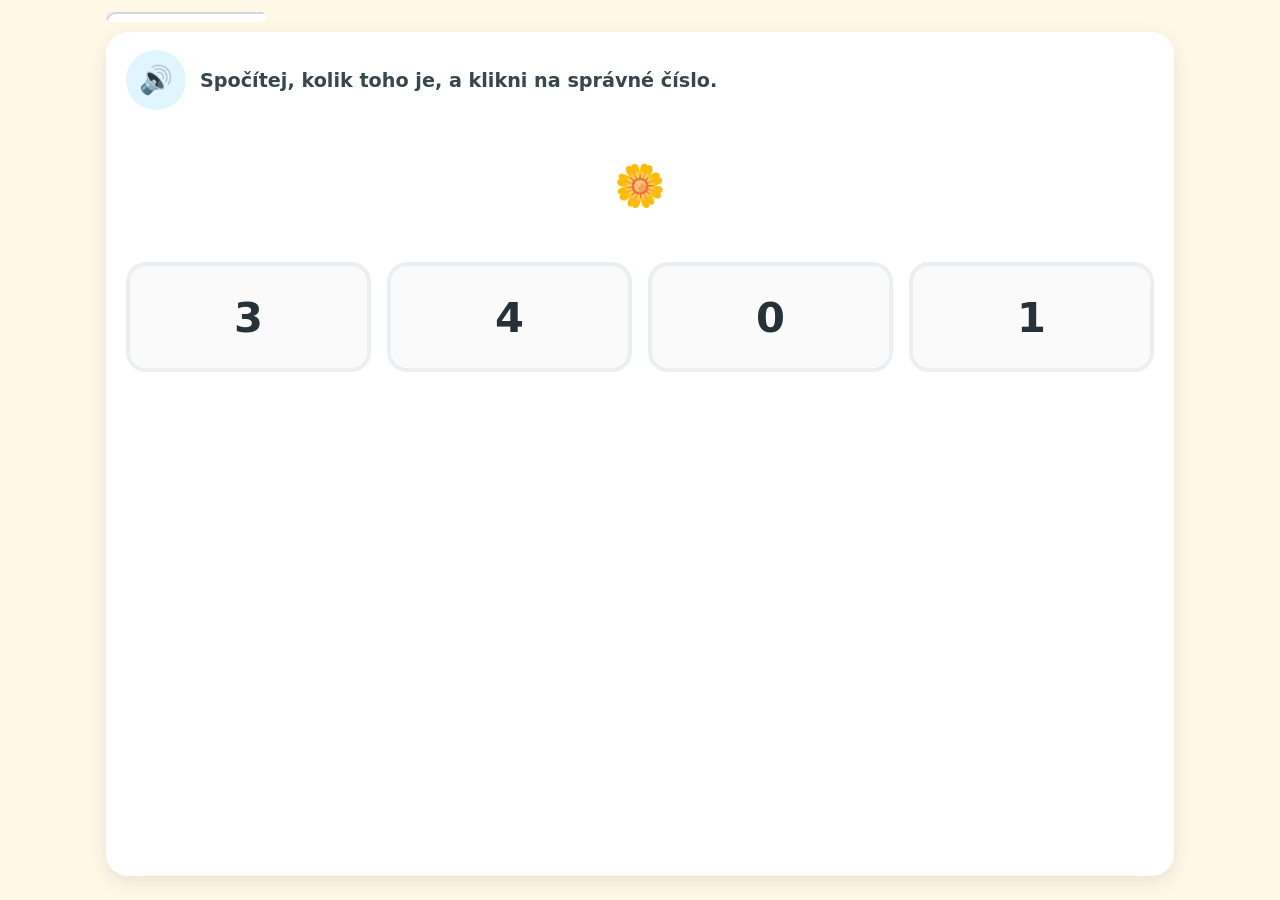
==== dev/playground.html @ c1ddee8c "Školička v0.1: rešerše, aplikace, pracovní listy - 126 anotovaných zdrojů v 6 oblastech (research/ra" ====
<!DOCTYPE html>
<html lang="cs"><head><meta charset="utf-8"><title>Školička – hřiště úkolů</title><link rel="stylesheet" href="../css/style.css">
<style>.bar{display:flex;gap:8px;flex-wrap:wrap;align-items:center;margin-bottom:10px}.bar select,.bar button{padding:8px 10px;font:inherit;border-radius:10px;border:2px solid #cfd8dc}#res{color:#6b7a85;font-size:.9rem}</style></head>
<body><div id="app"><div class="bar"><select id="skill"></select><select id="level"></select><button id="go">Vygenerovat</button><label style="flex-direction:row;align-items:center"><input type="checkbox" id="spk" checked> číst nahlas</label><span id="res"></span></div><main class="task" id="task"></main></div>
<script type="module">
import { SCREEN_SKILLS } from '../js/data/curriculum.js';
import { generateTask } from '../js/tasks/generators.js';
import { makeRng } from '../js/engine/rng.js';
import { runTask } from '../js/ui/render.js';
const sk = document.getElementById('skill'), lv = document.getElementById('level');
sk.innerHTML = SCREEN_SKILLS.map(s => `<option value="${s.id}">${s.name} (${s.domain})</option>`).join('');
const fillLv = () => { const s = SCREEN_SKILLS.find(x => x.id === sk.value); lv.innerHTML = s.levels.map((l, i) => `<option value="${i}">${i + 1}. ${l.label} [${l.gen}]</option>`).join(''); };
sk.onchange = fillLv; fillLv();
const h = location.hash.slice(1).split('/'); if (h[0]) { sk.value = h[0]; fillLv(); if (h[1]) lv.value = h[1]; }
async function go() { const s = SCREEN_SKILLS.find(x => x.id === sk.value); location.hash = `${sk.value}/${lv.value}`; const t = generateTask(s, Number(lv.value), makeRng()); console.log(t); const r = await runTask(t, document.getElementById('task'), { autoSpeak: document.getElementById('spk').checked }); document.getElementById('res').textContent = `výsledek: ${r.ok ? 'OK' : 'chyba'}, ${r.ms} ms, chyb ${r.errors}`; }
document.getElementById('go').onclick = go; go();
</script></body></html>
---- css/style.css ----
:root { --bg: #fff8e7; --card: #ffffff; --ink: #263238; --muted: #6b7a85; --accent: #ff7043; --accent2: #29b6f6; --ok: #43a047; --ko: #e53935; --radius: 22px; --shadow: 0 6px 18px rgba(38,50,56,.10); }
* { box-sizing: border-box; }
html, body { margin: 0; height: 100%; }
body { font-family: "Nunito", "Arial Rounded MT Bold", "Avenir Next", "Segoe UI", system-ui, sans-serif; background: var(--bg); color: var(--ink); -webkit-font-smoothing: antialiased; user-select: none; }
#app { max-width: 1100px; margin: 0 auto; min-height: 100vh; display: flex; flex-direction: column; padding: 12px 16px 24px; }
button { font: inherit; cursor: pointer; color: inherit; }
h1, h2, h3 { margin: .4em 0; }
.lead { color: var(--muted); font-size: 1.1rem; }
.hint { color: var(--muted); font-size: .92rem; }
.warn { background: #fff3e0; border-radius: 12px; padding: 10px 14px; color: #8d6e63; font-size: .92rem; }
code { background: #eceff1; padding: 1px 6px; border-radius: 6px; }

/* ── hlavička ── */
.top { display: flex; align-items: center; justify-content: space-between; gap: 12px; padding: 6px 0 12px; }
.top h2 { font-size: 1.3rem; }
.who { display: flex; align-items: center; gap: 10px; font-size: 1.4rem; font-weight: 800; }
.avatar { font-size: 2.2rem; }
.gear, .back { background: var(--card); border: 0; border-radius: 50%; width: 52px; height: 52px; font-size: 1.4rem; box-shadow: var(--shadow); }
.back { font-size: 1.1rem; }

/* ── domů ── */
.home { display: flex; flex-direction: column; gap: 18px; margin-top: 4vh; }
.big-btn { border: 0; border-radius: var(--radius); background: var(--card); box-shadow: var(--shadow); padding: 28px; display: flex; flex-direction: column; align-items: center; gap: 8px; font-size: 1.5rem; font-weight: 800; transition: transform .12s; }
.big-btn:active { transform: scale(.97); }
.big-btn .ic { font-size: 4.5rem; line-height: 1; }
.big-btn small { color: var(--muted); font-size: .95rem; font-weight: 600; }
.big-btn.play { background: linear-gradient(135deg, #ffd180, #ff8a65); color: #4e342e; }
.home-row { display: grid; grid-template-columns: 1fr 1fr; gap: 18px; }
.big-btn.choose { background: linear-gradient(135deg, #b3e5fc, #81d4fa); } .big-btn.stickers { background: linear-gradient(135deg, #fff59d, #ffe082); }
.stickers-wall { display: flex; flex-wrap: wrap; gap: 10px; padding: 10px; } .sticker { font-size: 3rem; background: #fff; border-radius: 16px; padding: 10px 14px; box-shadow: var(--shadow); } .sticker.big { font-size: 5rem; }

/* ── výběr ── */
.grid-domains, .grid-skills { display: grid; grid-template-columns: repeat(auto-fill, minmax(190px, 1fr)); gap: 16px; }
.dom, .sk { border: 0; border-radius: var(--radius); background: var(--card); box-shadow: var(--shadow); padding: 22px 12px; display: flex; flex-direction: column; align-items: center; gap: 8px; font-weight: 800; font-size: 1.1rem; border-bottom: 8px solid var(--c); }
.dom .ic, .sk .ic { font-size: 3.4rem; line-height: 1; }
.lv { display: inline-flex; gap: 4px; } .lv i { width: 12px; height: 12px; border-radius: 50%; background: #e0e0e0; display: inline-block; } .lv i.on { background: var(--ok); } .lv i.cur { background: #ffb300; box-shadow: 0 0 0 3px #ffecb3; }

/* ── sezení ── */
.session-top .progress { display: flex; gap: 6px; flex: 1; justify-content: center; flex-wrap: wrap; }
.dot { width: 26px; height: 26px; border-radius: 50%; background: #eceff1; display: inline-flex; align-items: center; justify-content: center; font-size: .9rem; }
.dot.cur { background: #ffe082; box-shadow: 0 0 0 4px #fff3c4; } .dot.ok { background: #fff; } .dot.ko { background: #e0e0e0; }
.domtag { font-size: 1.6rem; width: 52px; text-align: center; }
.task { background: var(--card); border-radius: var(--radius); box-shadow: var(--shadow); padding: 18px 20px 24px; display: flex; flex-direction: column; gap: 16px; flex: 1; min-height: 70vh; }
.task-head { display: flex; align-items: center; gap: 14px; }
.btn-speak { border: 0; background: #e1f5fe; border-radius: 50%; width: 60px; height: 60px; font-size: 1.7rem; flex: none; }
.prompt { font-size: 1.45rem; font-weight: 800; } .prompt.small { font-size: 1.2rem; font-weight: 700; color: #37474f; } .big-hint { font-size: 2rem; }
.stimulus { display: flex; justify-content: center; align-items: center; min-height: 120px; flex-wrap: wrap; gap: 16px; }
.options { display: grid; grid-template-columns: repeat(auto-fit, minmax(130px, 1fr)); gap: 16px; align-items: stretch; }
.options.wide { grid-template-columns: 1fr 1fr; } .options.grid3 { grid-template-columns: repeat(3, 1fr); max-width: 520px; margin: 0 auto; }
.opt { border: 4px solid #eceff1; background: #fafafa; border-radius: 20px; min-height: 110px; display: flex; align-items: center; justify-content: center; padding: 10px; transition: transform .1s, border-color .15s, background .15s; position: relative; }
.opt:hover { border-color: #b3e5fc; } .opt:active { transform: scale(.96); }
.opt.sel { border-color: var(--accent2); background: #e1f5fe; }
.opt.correct { border-color: var(--ok); background: #e8f5e9; animation: pop .35s; } .opt.reveal { animation: pulse 1s 2; }
.opt.wrong { border-color: var(--ko); background: #ffebee; animation: shake .4s; }
.opt.done { opacity: .8; } .opt:disabled { cursor: default; } .opt-disabled { visibility: hidden; }
.ord { position: absolute; top: -10px; right: -10px; background: var(--ok); color: #fff; border-radius: 50%; width: 32px; height: 32px; display: flex; align-items: center; justify-content: center; font-weight: 800; }
.feedback { min-height: 1.6em; text-align: center; font-size: 1.25rem; font-weight: 800; color: #37474f; }
.btn-confirm { align-self: center; border: 0; background: var(--ok); color: #fff; font-size: 2rem; width: 90px; height: 70px; border-radius: 20px; box-shadow: var(--shadow); }
@keyframes shake { 0%,100% { transform: translateX(0) } 25% { transform: translateX(-8px) } 75% { transform: translateX(8px) } }
@keyframes pop { 0% { transform: scale(1) } 50% { transform: scale(1.08) } 100% { transform: scale(1) } }
@keyframes pulse { 0%,100% { box-shadow: 0 0 0 0 rgba(67,160,71,.0) } 50% { box-shadow: 0 0 0 10px rgba(67,160,71,.35) } }

/* ── views ── */
.emo { font-size: 3rem; line-height: 1.15; } .emo-big { font-size: 6rem; }
.txt { font-size: 2.6rem; font-weight: 800; } .txt-big { font-size: 5rem; } .txt-letter { font-family: "Arial", "Helvetica", sans-serif; letter-spacing: .04em; } .txt-label { font-size: 1.3rem; }
.egroup { display: grid; gap: 6px; justify-content: center; } .egroup .emo { font-size: 2.6rem; } .egroup.small .emo { font-size: 1.9rem; }
.egroup.scatter { position: relative; width: 420px; height: 240px; max-width: 100%; display: block; } .egroup.scatter .emo { position: absolute; }
.row { display: flex; align-items: center; justify-content: center; gap: 14px; flex-wrap: wrap; }
.seq { display: flex; gap: 10px; align-items: center; flex-wrap: wrap; justify-content: center; }
.chip { background: #e3f2fd; border-radius: 14px; padding: 8px 18px; font-size: 2.2rem; font-weight: 800; min-width: 64px; text-align: center; } .chip-q { background: #ffe082; }
.eq { display: flex; align-items: center; gap: 14px; flex-wrap: wrap; justify-content: center; } .op { font-size: 3rem; font-weight: 800; color: #546e7a; }
.pw { display: flex; align-items: center; gap: 18px; } .badge { background: #ffe082; border-radius: 50%; width: 64px; height: 64px; display: inline-flex; align-items: center; justify-content: center; font-size: 2rem; font-weight: 800; }
.hand { font-size: 5rem; position: relative; } .hand .q { position: absolute; bottom: 0; right: -6px; font-size: 2rem; background: #fff; border-radius: 50%; padding: 0 8px; font-weight: 800; }
.ew { display: inline-flex; flex-direction: column; align-items: center; gap: 4px; } .ew .emo { font-size: 4rem; } .ew.small .emo { font-size: 2.6rem; } .ew-word { font-size: 1.6rem; font-weight: 800; letter-spacing: .05em; } .ew.small .ew-word { font-size: 1.1rem; }
.claps { font-size: 1.8rem; letter-spacing: 2px; }
.analogy { display: flex; align-items: center; gap: 10px; flex-wrap: wrap; justify-content: center; } .analogy .emo { font-size: 3.4rem; } .arr { font-size: 2rem; color: #90a4ae; } .sep { width: 30px; }
.halfgrid { display: flex; align-items: center; } .mirror { width: 4px; height: 130px; background: #90a4ae; margin: 0 6px; border-radius: 2px; } .halfq { width: 130px; height: 130px; display: inline-flex; align-items: center; justify-content: center; font-size: 3rem; color: #90a4ae; border: 3px dashed #cfd8dc; border-radius: 10px; }
.parts { display: inline-flex; align-items: center; gap: 4px; } .plus { font-size: 1.5rem; color: #90a4ae; font-weight: 800; }
.watch { font-size: 4rem; text-align: center; grid-column: 1/-1; } .cover { font-size: 5rem; color: #90a4ae; }
.slots { display: flex; gap: 10px; justify-content: center; width: 100%; margin-top: 8px; } .slot { width: 70px; height: 80px; border: 3px dashed #90a4ae; border-radius: 14px; display: inline-flex; align-items: center; justify-content: center; font-size: 2.6rem; font-weight: 800; font-family: Arial, sans-serif; } .slot.filled { border-style: solid; border-color: var(--ok); background: #e8f5e9; } .slot.reveal { border-color: #ffb300; background: #fff8e1; }
.sgrid { display: grid; gap: 6px; } .scell { width: 84px; height: 84px; display: inline-flex; align-items: center; justify-content: center; font-size: 2.6rem; background: #fff; border: 3px solid #cfd8dc; border-radius: 12px; } .scell.hidden { background: #fffde7; border-color: #ffe082; cursor: pointer; } .scell.sel { border-color: var(--accent2); box-shadow: 0 0 0 4px #b3e5fc; } .scell.filled { background: #e8f5e9; border-color: var(--ok); } .scell.wrong { animation: shake .4s; border-color: var(--ko); } .scell.reveal { background: #fff8e1; border-color: #ffb300; }
.sgrid .scell:nth-child(4n+2) { margin-right: 10px; } .sgrid .scell:nth-child(n+9) { margin-top: 10px; } .sgrid .scell:nth-child(n+13) { margin-top: 0; }
.mgrid { display: grid; gap: 12px; grid-column: 1/-1; width: min(560px, 100%); margin: 0 auto; } .card { border: 0; }
.mgrid .card { position: relative; aspect-ratio: 1; border-radius: 16px; background: #42a5f5; font-size: 2.6rem; display: flex; align-items: center; justify-content: center; transition: transform .3s; box-shadow: var(--shadow); } .mgrid .card .front { display: none; } .mgrid .card.open, .mgrid .card.matched { background: #fff; transform: rotateY(180deg); } .mgrid .card.open .front, .mgrid .card.matched .front { display: block; transform: rotateY(180deg); } .mgrid .card.open .back, .mgrid .card.matched .back { display: none; } .mgrid .card.matched { opacity: .55; }
.simon { display: grid; grid-template-columns: 1fr 1fr; gap: 14px; grid-column: 1/-1; width: min(420px, 100%); margin: 0 auto; } .pad { width: 100%; aspect-ratio: 1; min-height: 120px; border: 0; border-radius: 24px; opacity: .55; transition: opacity .1s, transform .1s; box-shadow: var(--shadow); } .pad.lit { opacity: 1; transform: scale(1.04); }
.gng { width: 240px; height: 240px; border-radius: 50%; border: 6px dashed #cfd8dc; background: #fafafa; font-size: 7rem; color: transparent; transition: background .1s; } .gng.show { color: inherit; background: #fff; border-style: solid; } .gng.hit { background: #e8f5e9; } .gng.miss { background: #ffebee; } .gng-hint { position: absolute; right: 24px; top: 90px; font-size: 1.6rem; opacity: .6; }
.empty { display: block; width: 100%; height: 100%; }
.toast { position: fixed; left: 50%; bottom: 40px; transform: translateX(-50%); background: #fff; border-radius: 20px; box-shadow: 0 10px 30px rgba(0,0,0,.2); padding: 16px 22px; display: flex; gap: 14px; align-items: center; font-size: 1.2rem; animation: pop .4s; z-index: 5; } .toast .ic { font-size: 2.6rem; }

/* ── konec ── */
.end { text-align: center; display: flex; flex-direction: column; align-items: center; gap: 10px; margin-top: 4vh; } .confetti { font-size: 5rem; } .new-sticker { display: flex; flex-direction: column; align-items: center; background: #fff; border-radius: var(--radius); padding: 16px 30px; box-shadow: var(--shadow); } .ev { background: #fff8e1; padding: 6px 14px; border-radius: 12px; }
.row-btns { display: flex; gap: 12px; flex-wrap: wrap; justify-content: center; } .parent-note { color: var(--muted); font-size: .9rem; margin-top: 20px; }
.btn { border: 0; border-radius: 14px; padding: 12px 22px; font-size: 1.05rem; font-weight: 800; background: #eceff1; box-shadow: var(--shadow); text-decoration: none; color: inherit; display: inline-block; } .btn.primary { background: var(--accent); color: #fff; } .btn.danger { background: #ffcdd2; color: #b71c1c; }

/* ── onboarding / rodič ── */
.card { background: var(--card); border-radius: var(--radius); box-shadow: var(--shadow); padding: 24px; } .card.small { max-width: 360px; }
.onboarding { max-width: 620px; margin: 4vh auto; user-select: text; } .onboarding form, .settings { display: flex; flex-direction: column; gap: 12px; } label { display: flex; flex-direction: column; gap: 4px; font-weight: 700; } label input[type=checkbox] { margin-right: 8px; } .settings label:has(input[type=checkbox]) { flex-direction: row; align-items: center; }
input, select { font: inherit; padding: 10px 12px; border: 2px solid #cfd8dc; border-radius: 12px; background: #fff; } .avatars { display: flex; flex-wrap: wrap; gap: 8px; } .av input { display: none; } .av span { font-size: 2.2rem; padding: 6px 10px; border-radius: 14px; border: 3px solid transparent; display: inline-block; cursor: pointer; } .av input:checked + span { border-color: var(--accent2); background: #e1f5fe; }
.gate { position: fixed; inset: 0; background: rgba(38,50,56,.5); display: flex; align-items: center; justify-content: center; z-index: 10; } .gate form { display: flex; gap: 8px; } .gate input { width: 100px; }
.tabs { display: flex; gap: 6px; flex-wrap: wrap; margin-bottom: 12px; } .tab { border: 0; background: #eceff1; border-radius: 12px; padding: 10px 16px; font-weight: 700; } .tab.on { background: var(--accent2); color: #fff; }
.parent { background: var(--card); border-radius: var(--radius); box-shadow: var(--shadow); padding: 20px; user-select: text; }
.kpis { display: grid; grid-template-columns: repeat(auto-fit, minmax(150px, 1fr)); gap: 10px; } .kpi { background: #f5f7f8; border-radius: 14px; padding: 12px; display: flex; flex-direction: column; } .kpi b { font-size: 1.5rem; } .kpi small { color: var(--muted); }
.chart { display: flex; align-items: flex-end; gap: 6px; height: 140px; padding: 6px 0; } .col { flex: 1; display: flex; flex-direction: column; align-items: center; justify-content: flex-end; height: 100%; } .c-bar { width: 100%; background: #ffe0b2; border-radius: 6px 6px 0 0; display: flex; flex-direction: column; justify-content: flex-end; min-height: 2px; } .c-ok { background: #ff8a65; border-radius: 6px 6px 0 0; } .col small { color: var(--muted); font-size: .7rem; margin-top: 4px; }
.tbl { width: 100%; border-collapse: collapse; font-size: .95rem; } .tbl th, .tbl td { text-align: left; padding: 8px 8px; border-bottom: 1px solid #eceff1; vertical-align: top; } .tbl th { color: var(--muted); font-weight: 700; font-size: .85rem; }
.bar { height: 10px; background: #eceff1; border-radius: 5px; overflow: hidden; width: 160px; } .bar i { display: block; height: 100%; }
.locked { opacity: .55; } .strug td:first-child { border-left: 4px solid #ffb74d; } .tag { background: #fff3e0; padding: 1px 6px; border-radius: 6px; color: #8d6e63; } .nowrap { white-space: nowrap; }
.mini { border: 0; background: #eceff1; border-radius: 8px; width: 30px; height: 30px; font-weight: 800; margin-left: 4px; }
.recs { display: flex; flex-direction: column; gap: 10px; } .rec { display: flex; gap: 12px; background: #f5f7f8; border-radius: 14px; padding: 12px; border-left: 6px solid #cfd8dc; } .rec.p1 { border-color: #ff7043; } .rec.p2 { border-color: #ffb74d; } .rec.p3 { border-color: #66bb6a; } .rec .ic { font-size: 1.8rem; } .rec p { margin: 4px 0 0; color: #455a64; }
.ws-list li { margin: 6px 0; } form.inline { display: flex; gap: 8px; flex-wrap: wrap; align-items: center; } form.inline input { flex: 1; min-width: 160px; }
@media (max-width: 640px) { .home-row { grid-template-columns: 1fr; } .big-btn { font-size: 1.2rem; padding: 20px; } .big-btn .ic { font-size: 3.4rem; } .opt { min-height: 90px; } .emo { font-size: 2.4rem; } .txt { font-size: 2.1rem; } .txt-big { font-size: 3.6rem; } .egroup.scatter { width: 100%; height: 200px; } .gng { width: 180px; height: 180px; font-size: 5rem; } }
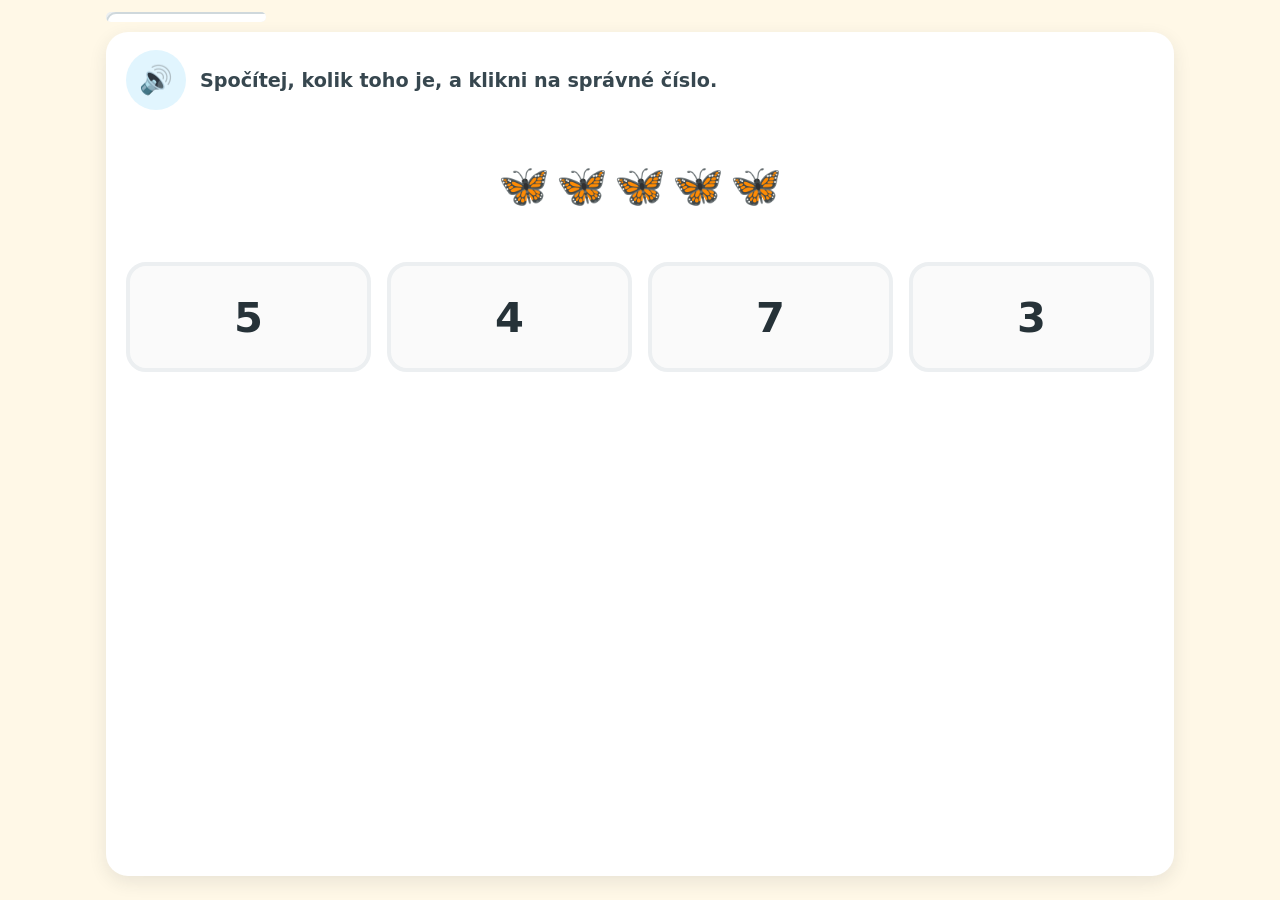
==== commit d1fba057: "Mobilní rozložení úkolů, viewport v hřišti Co-Authored-By: Claude Fable 5.1 <noreply@anthropic.com>" ====
--- a/dev/playground.html
+++ b/dev/playground.html
@@ -1,5 +1,5 @@
 <!DOCTYPE html>
-<html lang="cs"><head><meta charset="utf-8"><title>Školička – hřiště úkolů</title><link rel="stylesheet" href="../css/style.css">
+<html lang="cs"><head><meta charset="utf-8"><meta name="viewport" content="width=device-width, initial-scale=1"><title>Školička – hřiště úkolů</title><link rel="stylesheet" href="../css/style.css">
 <style>.bar{display:flex;gap:8px;flex-wrap:wrap;align-items:center;margin-bottom:10px}.bar select,.bar button{padding:8px 10px;font:inherit;border-radius:10px;border:2px solid #cfd8dc}#res{color:#6b7a85;font-size:.9rem}</style></head>
 <body><div id="app"><div class="bar"><select id="skill"></select><select id="level"></select><button id="go">Vygenerovat</button><label style="flex-direction:row;align-items:center"><input type="checkbox" id="spk" checked> číst nahlas</label><span id="res"></span></div><main class="task" id="task"></main></div>
 <script type="module">
--- a/css/style.css
+++ b/css/style.css
@@ -107,4 +107,4 @@
 .mini { border: 0; background: #eceff1; border-radius: 8px; width: 30px; height: 30px; font-weight: 800; margin-left: 4px; }
 .recs { display: flex; flex-direction: column; gap: 10px; } .rec { display: flex; gap: 12px; background: #f5f7f8; border-radius: 14px; padding: 12px; border-left: 6px solid #cfd8dc; } .rec.p1 { border-color: #ff7043; } .rec.p2 { border-color: #ffb74d; } .rec.p3 { border-color: #66bb6a; } .rec .ic { font-size: 1.8rem; } .rec p { margin: 4px 0 0; color: #455a64; }
 .ws-list li { margin: 6px 0; } form.inline { display: flex; gap: 8px; flex-wrap: wrap; align-items: center; } form.inline input { flex: 1; min-width: 160px; }
-@media (max-width: 640px) { .home-row { grid-template-columns: 1fr; } .big-btn { font-size: 1.2rem; padding: 20px; } .big-btn .ic { font-size: 3.4rem; } .opt { min-height: 90px; } .emo { font-size: 2.4rem; } .txt { font-size: 2.1rem; } .txt-big { font-size: 3.6rem; } .egroup.scatter { width: 100%; height: 200px; } .gng { width: 180px; height: 180px; font-size: 5rem; } }
+@media (max-width: 640px) { #app { padding: 8px 10px 16px; } .home-row { grid-template-columns: 1fr; } .big-btn { font-size: 1.2rem; padding: 20px; } .big-btn .ic { font-size: 3.4rem; } .task { padding: 12px 12px 18px; } .options { grid-template-columns: repeat(2, 1fr); gap: 10px; } .options.grid3 { grid-template-columns: repeat(3, 1fr); } .opt { min-height: 84px; padding: 6px; } .emo { font-size: 2.2rem; } .egroup .emo { font-size: 2rem; } .egroup.small .emo { font-size: 1.5rem; } .txt { font-size: 2rem; } .txt-big { font-size: 3.4rem; } .egroup.scatter { width: 100%; height: 200px; } .gng { width: 180px; height: 180px; font-size: 5rem; } .gng-hint { right: 10px; top: 70px; } .chip { font-size: 1.6rem; padding: 6px 12px; min-width: 48px; } .op { font-size: 2.2rem; } .scell { width: 60px; height: 60px; font-size: 1.9rem; } .slot { width: 54px; height: 64px; font-size: 2rem; } .prompt { font-size: 1.15rem; } .btn-speak { width: 50px; height: 50px; } .stimulus { gap: 8px; } }
